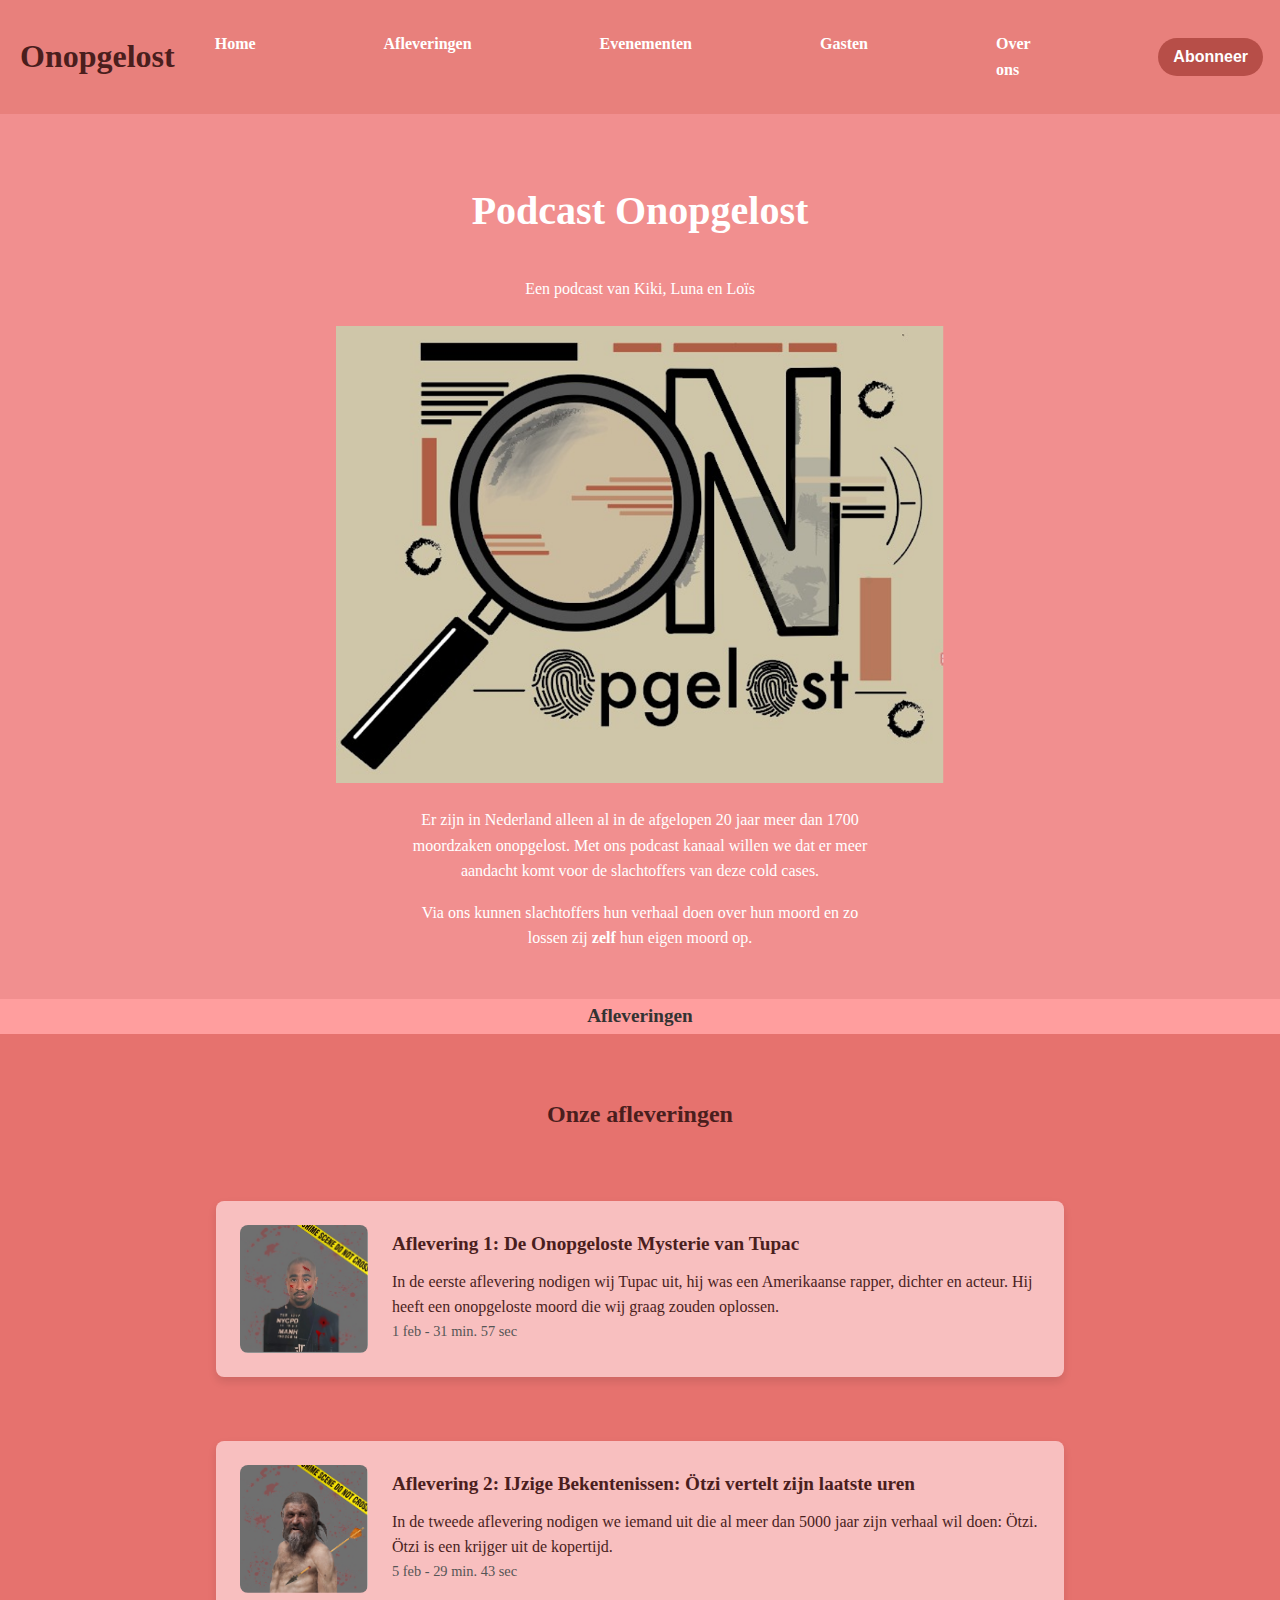
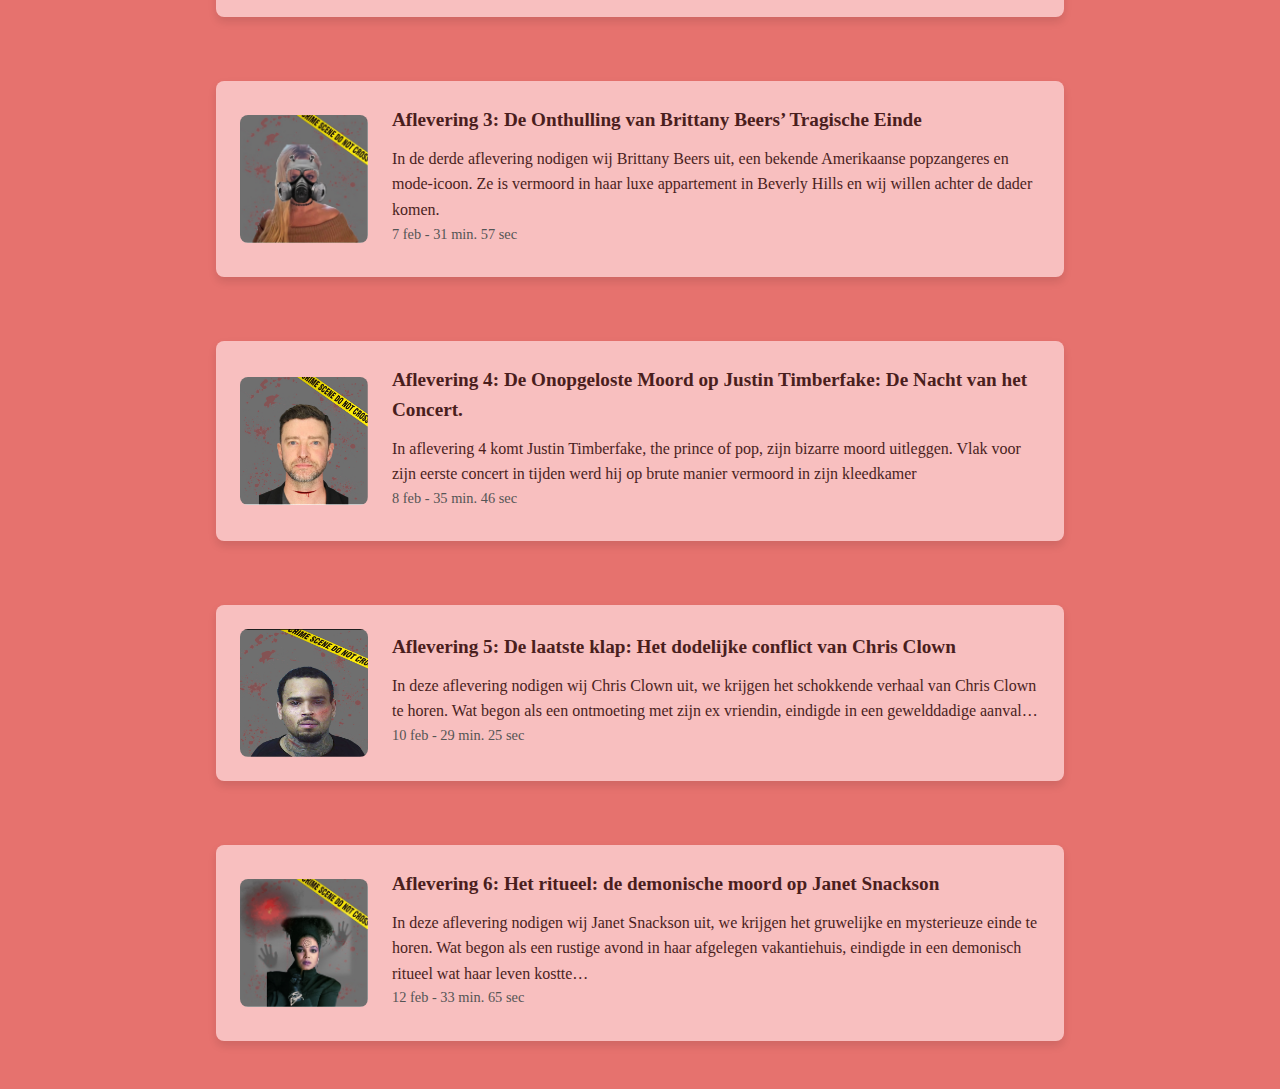
==== afleveringen.html @ ffb7a0af "Add files via upload" ====
<!DOCTYPE html>
<html lang="en">
<head>
    <meta charset="UTF-8">
    <meta name="viewport" content="width=device-width, initial-scale=1.0">
    <title>Afleveringen</title>
    <link rel="stylesheet" href="style.css">
</head>
<body class="page2">
    <header>
        <nav>
          <h1>Onopgelost</h1>
          <ul>
            <li><a href="index.html">Home</a></li>
            <li><a href="#">Afleveringen</a></li>
            <li><a href="#">Evenementen</a></li>
            <li><a href="#">Gasten</a></li>
            <li><a href="overons.html">Over ons</a></li>
          </ul>
          <button class="subscribe">Abonneer</button>
        </nav>
      </header>
    
      <main>
      <section class="intro2">
        <h2>Podcast <span>Onopgelost</span></h2>
        <p>Een podcast van Kiki, Luna en Loïs</p>
        <img src="afbeeldingen_index/logo.png" alt="Onopgelost Logo">
        <p>
          Er zijn in Nederland alleen al in de afgelopen 20 jaar meer dan 1700 moordzaken onopgelost.
          Met ons podcast kanaal willen we dat er meer aandacht komt voor de slachtoffers van deze cold cases.
        </p>
        <p>
          Via ons kunnen slachtoffers hun verhaal doen over hun moord en zo lossen zij <strong>zelf</strong> hun eigen moord op.
        </p>
      </section>
  
        <h2 class="afleveringen">Afleveringen</h2>

    <section class="afleveringen-container">
      <h2>Onze afleveringen</h2>
    <figure class="aflevering">
        <img src="afbeeldingen_afleveringen/tupac.jpg" alt="Afbeelding aflevering 1" class="thumbnail">
        <figcaption>
          <h3>Aflevering 1: De Onopgeloste Mysterie van Tupac</h3>
          <p>In de eerste aflevering nodigen wij Tupac uit, hij was een Amerikaanse rapper, dichter en acteur. Hij heeft een onopgeloste moord die wij graag zouden oplossen. 
        </p>
        <span class="datum">1 feb - 31 min. 57 sec</span>
        </figcaption>
      </figure>
  
      
      <figure class="aflevering">
        <img src="afbeeldingen_afleveringen/otzi.png" alt="Afbeelding aflevering 2" class="thumbnail">
        <figcaption>
          <h3>Aflevering 2: IJzige Bekentenissen: Ötzi vertelt zijn laatste uren</h3>
          <p>In de tweede aflevering nodigen we iemand uit die al meer dan 5000 jaar zijn verhaal wil doen: Ötzi. Ötzi is een krijger uit de kopertijd.
        </p>
        <span class="datum">5 feb - 29 min. 43 sec</span>
        </figcaption>
      </figure>
  
     
      <figure class="aflevering">
        <img src="afbeeldingen_afleveringen/britanny.jpg" alt="Afbeelding aflevering 3" class="thumbnail">
        <figcaption>
          <h3>Aflevering 3: De Onthulling van Brittany Beers’ Tragische Einde</h3>
          <p>In de derde aflevering nodigen wij Brittany Beers uit, een bekende Amerikaanse popzangeres en mode-icoon. Ze is vermoord in haar luxe appartement in Beverly Hills en wij willen achter de dader komen.
        </p>
        <span class="datum">7 feb - 31 min. 57 sec</span>
        </figcaption>
      </figure>  

      <figure class="aflevering">
        <img src="afbeeldingen_afleveringen/justin.png" alt="Afbeelding aflevering 4" class="thumbnail">
        <figcaption>
          <h3>Aflevering 4: De Onopgeloste Moord op Justin Timberfake: De Nacht van het Concert.
          </h3>
          <p>In aflevering 4 komt Justin Timberfake, the prince of pop, zijn bizarre moord uitleggen. Vlak voor zijn eerste concert in tijden werd hij op brute manier vermoord in zijn kleedkamer</p>
          <span class="datum">8 feb - 35 min. 46 sec</span>
        </figcaption>
      </figure>

      <figure class="aflevering">
        <img src="afbeeldingen_afleveringen/chris.png" alt="Afbeelding aflevering 5" class="thumbnail">
        <figcaption>
          <h3>Aflevering 5: De laatste klap: Het dodelijke conflict van Chris Clown
        </h3>
          <p>In deze aflevering nodigen wij Chris Clown uit,  we krijgen het schokkende verhaal van Chris Clown te horen. Wat begon als een ontmoeting met zijn ex vriendin, eindigde in een gewelddadige aanval…
        </p>
        <span class="datum">10 feb - 29 min. 25 sec</span>
        </figcaption>
      </figure>

      <figure class="aflevering">
        <img src="afbeeldingen_afleveringen/janet.jpg" alt="Afbeelding aflevering 6" class="thumbnail">
        <figcaption>
          <h3>Aflevering 6: Het ritueel: de demonische moord op Janet Snackson
        </h3>
          <p>
            In deze aflevering nodigen wij Janet Snackson uit, we krijgen het gruwelijke en mysterieuze einde te horen. Wat begon als een rustige avond in haar afgelegen vakantiehuis, eindigde in een demonisch ritueel wat haar leven kostte… 
            </p>
            <span class="datum">12 feb - 33 min. 65 sec</span>
        </figcaption>
      </figure>
      </section>
    </main>
</body>
</html>
---- style.css ----
.page1 {
    margin: 0;
    background-color: #e6726e;
    color: #4a1e1d;
    line-height: 1.6;
    font-family: 'Times New Roman', Times, serif;
}


header nav {
    display: flex;
    justify-content: space-between;
    align-items: center;
    padding: 0.625em 1.25em;
    background-color: rgba(255, 255, 255, 0.1);
}

.nav h1 {
    font-size: 150%;
    font-weight: bold;
}

nav ul {
    list-style: none;
    display: flex;
}

nav ul li {
    margin-right: 8em
}

nav ul li a {
    text-decoration: none;
    color: #fff;
    font-size: 1em;
    font-weight: 600;
}

button.subscribe {
    font-size: 100%;
    background-color: #b74e48;
    color: white;
    border: none;
    padding: 0.625em 0.9375em;
    border-radius: 1.25em;
    cursor: pointer;
    font-weight: bold;
    transition: all 350ms ease
}

button.subscribe:hover {
    background-color: #2d0402;
    transform: scale(1.4);
}

.intro {
  display: flex;
  flex-direction: column; 
  gap: 15px;
  text-align: left;
  margin: 2.5em 0;
  padding: 0 1.5em; 
}

.intro h1 {
  font-size: 3em;
  color: #772b28;
  margin-bottom: 0.625em;
}

.intro .ondertitel {
  font-size: 1.5em;
  color: #4a1e1d;
  margin-bottom: 1.5em;
  max-width: 50em; 
  line-height: 1.4;
}

.intro-lijst {
  list-style: none; 
  padding: 0;
  margin: 2em 0;
}

.intro-lijst li {
  margin-bottom: 2em; 
  margin-left: 4em;
}

.intro-lijst h1 {
  font-size: 2.5em;
  color: #772b28;
  text-align: center;
  margin: 0 0 0.5em; 
}

.intro-lijst .ondertitel {
  font-size: 1.5em;
  color: #4a1e1d;
  line-height: 1.6;
  text-align: center;
  max-width: 50em;
  margin: auto;
}

.podcast-image {
  display: flex;
  flex-direction: column;
  align-items: center; 
  gap: 1em;
  text-align: center;
  margin: 2em 0; 
}

.podcast-image img {
  margin-top: 1em;
  border-radius: 0.625em;
  width: 20em; 
  height: 15em;
  object-fit: cover;
  transition: transform 0.5s ease, box-shadow 0.5s ease; 
}

.podcast-image img:hover {
  transform: scale(1.1);
  box-shadow: 0 8px 16px rgba(0, 0, 0, 0.2); 
}

.podcast-image .tekst {
  font-size: 1.2em;
  max-width: 40em;
  line-height: 1.5;
  margin: 0; 
}

.tekst {
  font-size: 1.2em;
  max-width: 37.5em;
  line-height: 1.6; 
  color: #333;
}


.block{
    display: flex;
    flex-direction: column;
    gap: 2em;
    margin: 3em 0;
    padding: 1.5em;
    background-color: rgba(255, 255, 255, 0.1);
    border-radius: 10px;
    box-shadow: 0 4px 8px rgba(0, 0, 0, 0.2);
    text-align: center;
}

.content-block {
    background-color: #f8d7da; 
    padding: 1.25em;
    border-radius: 10px;
    box-shadow: 0 2px 4px rgba(0, 0, 0, 0.1);
    transition: transform 0.3s ease, box-shadow 0.3s ease;
}

.content-block:hover {
    transform: translateY(-5px);
    box-shadow: 0 5px 10px rgba(0, 0, 0, 0.3);
}

.podcast-links {
    display: flex;
    justify-content: center;
    gap: 2.5em;
    margin: 2.5em 0;
    flex-wrap: wrap;
}

.platform {
    text-align: center;
    font-size: 1em;
}

.platform img {
    width: 100px;
    height: auto;
    border-radius: 0.655em;
    margin:  0.625em 0
}






.page2 {
    margin: 0;
    background-color: #e6726e;
    color: #4a1e1d;
    line-height: 1.6;
    font-family: 'Times New Roman', Times, serif;
}

.intro2 {
    background-color: #f18f8f;
    padding: 2rem;
    text-align: center;
    color: #fff;
  }
  
  .intro2 h2 {
    font-size: 2.5rem;
  }
  
  .intro2 img {
    width: 50%;
    margin: 1.5rem auto;
    display: block;
  }
  
  .intro2 p {
    max-width: 60ch;
    margin: 0 auto 1rem;
  }

  h3 {
    margin: 0 0 0.5em;
    font-size: 1.2em;
    font-weight: bold;
  }
  
  .afleveringen {
    margin: 0 0 0.5em;
    font-size: 1.2em;
    font-weight: bold;
    padding: 0.1em;
    background: #ff9e9e;
    text-align: center;
    color: #333; 
  }

  .afleveringen-container {
    display: flex;
    flex-direction: column; 
    align-items: center; 
    gap: 2em;
    padding: 2em;
  }
  
 
  .aflevering {
    display: flex;
    flex-direction: row; 
    align-items: center; 
    background-color: #f8bfbf; 
    padding: 1.5em;
    border-radius: 0.5em;
    max-width: 50em;
    width: 100%;
    box-shadow: 0 0.3em 0.5em rgba(0, 0, 0, 0.1);
    transition: transform 0.4s ease, box-shadow 0.4s ease;
  }
  
  .aflevering:hover{
    transform: scale(1.05); 
    box-shadow: 0 2em 1em rgba(0, 0, 0, 0.2);
    background-color: #ff7f7f;
    border: 2px solid #ff4f4f
   
  }
  .thumbnail {
    width: 8em; 
    height: 8em;
    object-fit: cover; 
    border-radius: 0.5em;
    margin-right: 1.5em;
  }
  
 
  figcaption {
    flex: 1; 
  }
  
  p {
    margin: 0;
    font-size: 1em;
  }

  .datum {
    display: block;
    font-size: 0.9em;
    color: #555;
    margin-bottom: 0.5em;
  }

  

.page3 { 
    margin: 0;
    background-color: #e6726e;
    color: #4a1e1d;
    line-height: 1.6;
    font-family: 'Times New Roman', Times, serif;
}

 
.over-ons {
    text-align: center;
  }

.over-ons h1 {
    text-align: center;
    font-size: 260%;
    font-style: oblique;
  }

  .team-card, .about-card, .premium-card, .platforms {
    background: #ffa6c1;
    padding: 1.5em;
    border-radius: 0.5em;
    box-shadow: 0 0.25em 0.4em rgba(0, 0, 0, 0.1);
  }
  
  .team-card img {
    width: 11em;
    height: 15em;
    border-radius: 1em;
  }
  
  .team-content {
    display: flex;
    gap: 1em;
    margin-bottom: 1em;
  }
  
  .premium-card button {
    background: #8b4444;
    color: white;
    border: none;
    padding: 0.5em 1em;
    border-radius: 0.25em;
    cursor: pointer;
    margin-bottom: 1em;
    font-size: 1em;
    transition: transform 1s ease, 
  }
  
  .premium-card button:hover {
    transform: scale(1.3); 
    background: #ff5c5c;
  }
  
  .premium-card ul {
    line-height: 1.8;
  }

  footer {
    color: #fff;
    padding: 40px 0;
    text-align: center;
    font-family: Arial, sans-serif;
}

footer .platforms {
    margin-top: 20px;
}

footer .platforms h2 {
    font-size: 24px;
    font-weight: bold;
    margin-bottom: 20px;
}

footer .platforms ul {
    list-style-type: none;
    padding: 0;
    margin: 0;
    display: flex;
    justify-content: center;
    gap: 30px;
}

footer .platforms .platform {
    display: inline-block;
    text-align: center;
    transition: transform 0.3s ease-in-out;
}

footer .platforms .platform:hover {
    transform: scale(1.1);
}

footer .platforms .platform img {
    width: 50px;
    height: auto;
    margin-bottom: 10px;
    transition: opacity 0.3s ease-in-out;
}

footer .platforms .platform p {
    font-size: 14px;
    font-weight: normal;
    color: #ddd;
    opacity: 0.8;
}

footer .platforms .platform:hover p {
    opacity: 1;
}
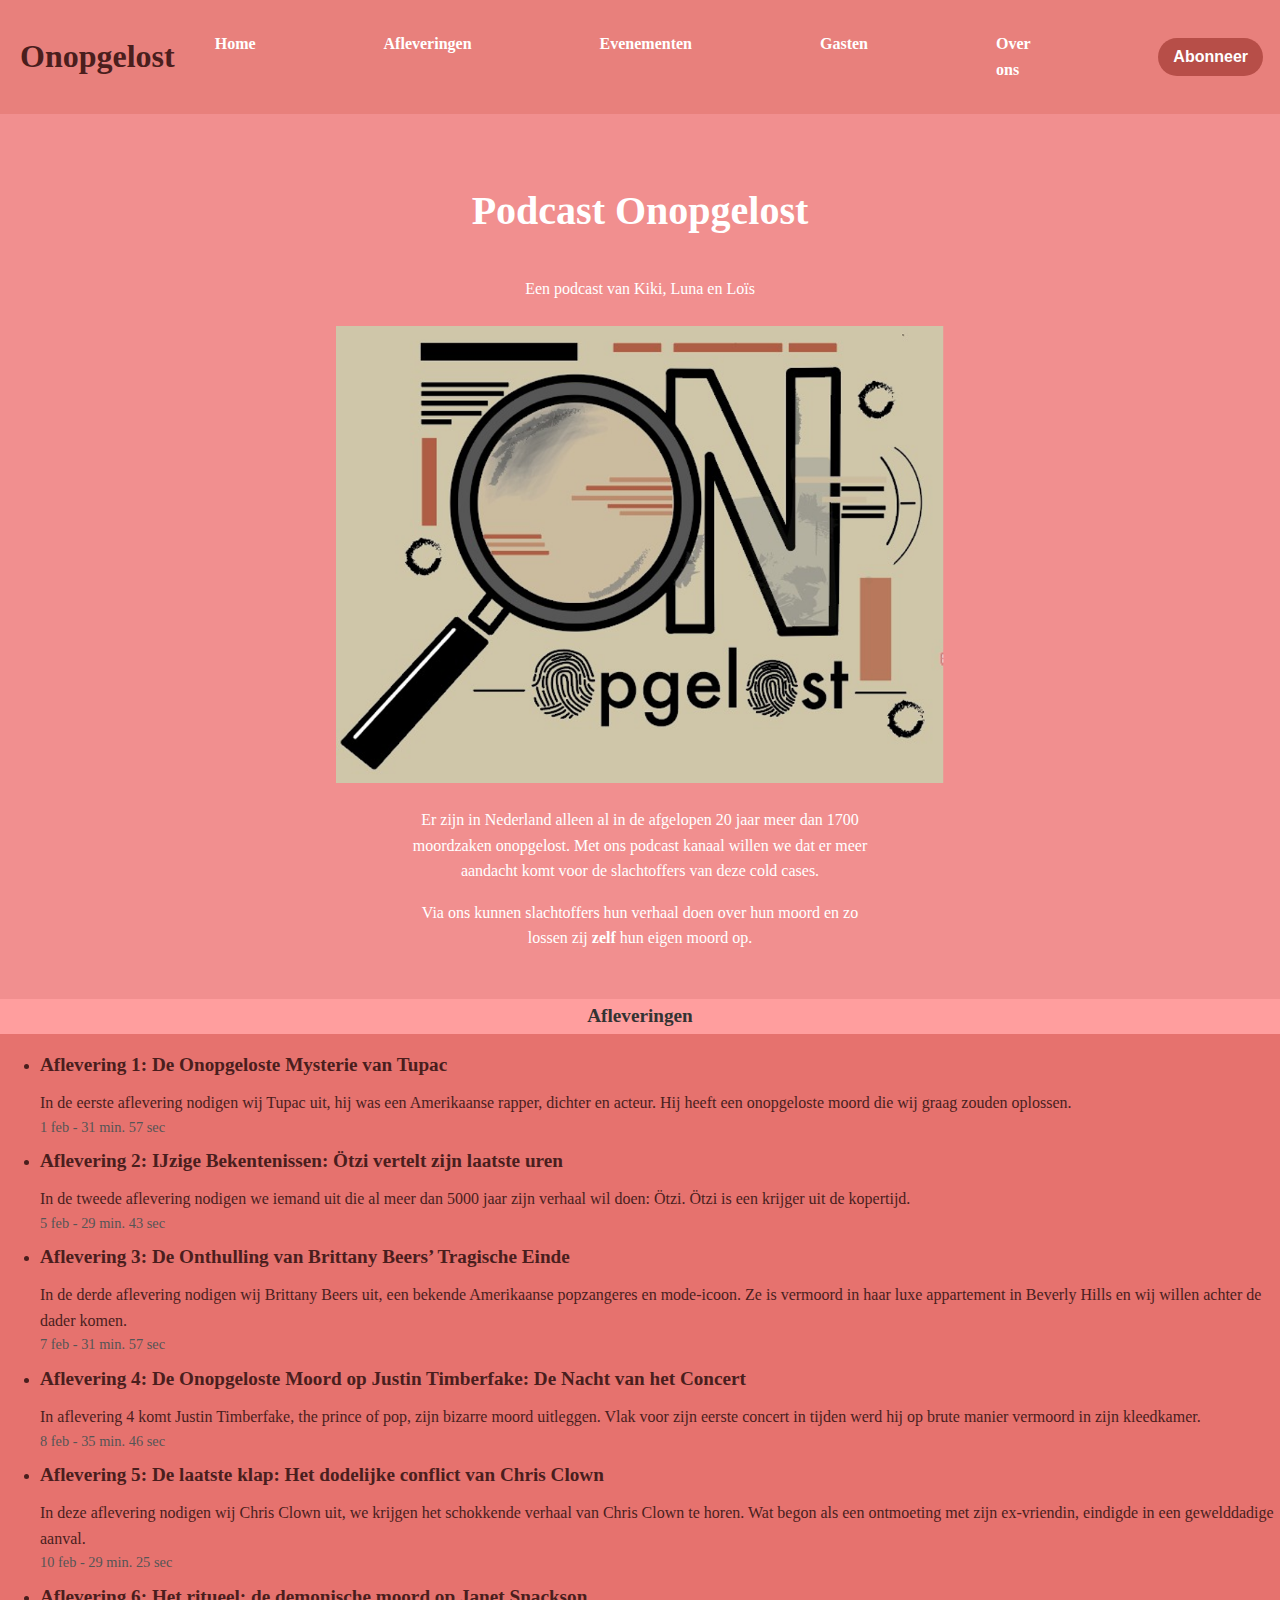
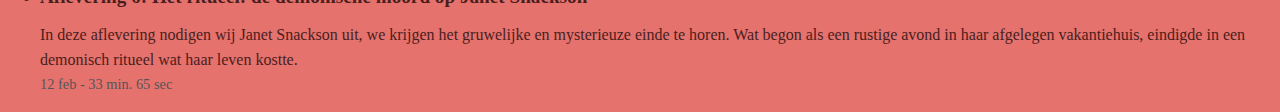
==== commit 564edff5: "Add files via upload" ====
--- a/afleveringen.html
+++ b/afleveringen.html
@@ -20,90 +20,55 @@
           <button class="subscribe">Abonneer</button>
         </nav>
       </header>
+      <main>
+        <section class="intro2">
+            <h2>Podcast <span>Onopgelost</span></h2>
+            <p>Een podcast van Kiki, Luna en Loïs</p>
+            <img src="afbeeldingen_index/logo.png" alt="Onopgelost Logo">
+            <p>Er zijn in Nederland alleen al in de afgelopen 20 jaar meer dan 1700 moordzaken onopgelost. Met ons podcast kanaal willen we dat er meer aandacht komt voor de slachtoffers van deze cold cases.</p>
+            <p>Via ons kunnen slachtoffers hun verhaal doen over hun moord en zo lossen zij <strong>zelf</strong> hun eigen moord op.</p>
+        </section>
     
-      <main>
-      <section class="intro2">
-        <h2>Podcast <span>Onopgelost</span></h2>
-        <p>Een podcast van Kiki, Luna en Loïs</p>
-        <img src="afbeeldingen_index/logo.png" alt="Onopgelost Logo">
-        <p>
-          Er zijn in Nederland alleen al in de afgelopen 20 jaar meer dan 1700 moordzaken onopgelost.
-          Met ons podcast kanaal willen we dat er meer aandacht komt voor de slachtoffers van deze cold cases.
-        </p>
-        <p>
-          Via ons kunnen slachtoffers hun verhaal doen over hun moord en zo lossen zij <strong>zelf</strong> hun eigen moord op.
-        </p>
-      </section>
-  
         <h2 class="afleveringen">Afleveringen</h2>
-
-    <section class="afleveringen-container">
-      <h2>Onze afleveringen</h2>
-    <figure class="aflevering">
-        <img src="afbeeldingen_afleveringen/tupac.jpg" alt="Afbeelding aflevering 1" class="thumbnail">
-        <figcaption>
-          <h3>Aflevering 1: De Onopgeloste Mysterie van Tupac</h3>
-          <p>In de eerste aflevering nodigen wij Tupac uit, hij was een Amerikaanse rapper, dichter en acteur. Hij heeft een onopgeloste moord die wij graag zouden oplossen. 
-        </p>
-        <span class="datum">1 feb - 31 min. 57 sec</span>
-        </figcaption>
-      </figure>
-  
-      
-      <figure class="aflevering">
-        <img src="afbeeldingen_afleveringen/otzi.png" alt="Afbeelding aflevering 2" class="thumbnail">
-        <figcaption>
-          <h3>Aflevering 2: IJzige Bekentenissen: Ötzi vertelt zijn laatste uren</h3>
-          <p>In de tweede aflevering nodigen we iemand uit die al meer dan 5000 jaar zijn verhaal wil doen: Ötzi. Ötzi is een krijger uit de kopertijd.
-        </p>
-        <span class="datum">5 feb - 29 min. 43 sec</span>
-        </figcaption>
-      </figure>
-  
-     
-      <figure class="aflevering">
-        <img src="afbeeldingen_afleveringen/britanny.jpg" alt="Afbeelding aflevering 3" class="thumbnail">
-        <figcaption>
-          <h3>Aflevering 3: De Onthulling van Brittany Beers’ Tragische Einde</h3>
-          <p>In de derde aflevering nodigen wij Brittany Beers uit, een bekende Amerikaanse popzangeres en mode-icoon. Ze is vermoord in haar luxe appartement in Beverly Hills en wij willen achter de dader komen.
-        </p>
-        <span class="datum">7 feb - 31 min. 57 sec</span>
-        </figcaption>
-      </figure>  
-
-      <figure class="aflevering">
-        <img src="afbeeldingen_afleveringen/justin.png" alt="Afbeelding aflevering 4" class="thumbnail">
-        <figcaption>
-          <h3>Aflevering 4: De Onopgeloste Moord op Justin Timberfake: De Nacht van het Concert.
-          </h3>
-          <p>In aflevering 4 komt Justin Timberfake, the prince of pop, zijn bizarre moord uitleggen. Vlak voor zijn eerste concert in tijden werd hij op brute manier vermoord in zijn kleedkamer</p>
-          <span class="datum">8 feb - 35 min. 46 sec</span>
-        </figcaption>
-      </figure>
-
-      <figure class="aflevering">
-        <img src="afbeeldingen_afleveringen/chris.png" alt="Afbeelding aflevering 5" class="thumbnail">
-        <figcaption>
-          <h3>Aflevering 5: De laatste klap: Het dodelijke conflict van Chris Clown
-        </h3>
-          <p>In deze aflevering nodigen wij Chris Clown uit,  we krijgen het schokkende verhaal van Chris Clown te horen. Wat begon als een ontmoeting met zijn ex vriendin, eindigde in een gewelddadige aanval…
-        </p>
-        <span class="datum">10 feb - 29 min. 25 sec</span>
-        </figcaption>
-      </figure>
-
-      <figure class="aflevering">
-        <img src="afbeeldingen_afleveringen/janet.jpg" alt="Afbeelding aflevering 6" class="thumbnail">
-        <figcaption>
-          <h3>Aflevering 6: Het ritueel: de demonische moord op Janet Snackson
-        </h3>
-          <p>
-            In deze aflevering nodigen wij Janet Snackson uit, we krijgen het gruwelijke en mysterieuze einde te horen. Wat begon als een rustige avond in haar afgelegen vakantiehuis, eindigde in een demonisch ritueel wat haar leven kostte… 
-            </p>
-            <span class="datum">12 feb - 33 min. 65 sec</span>
-        </figcaption>
-      </figure>
-      </section>
+    
+        <ul class="afleveringen-list">
+            <li>
+                <h3>Aflevering 1: De Onopgeloste Mysterie van Tupac</h3>
+                <p>In de eerste aflevering nodigen wij Tupac uit, hij was een Amerikaanse rapper, dichter en acteur. Hij heeft een onopgeloste moord die wij graag zouden oplossen.</p>
+                <span class="datum">1 feb - 31 min. 57 sec</span>
+            </li>
+    
+            <li>
+                <h3>Aflevering 2: IJzige Bekentenissen: Ötzi vertelt zijn laatste uren</h3>
+                <p>In de tweede aflevering nodigen we iemand uit die al meer dan 5000 jaar zijn verhaal wil doen: Ötzi. Ötzi is een krijger uit de kopertijd.</p>
+                <span class="datum">5 feb - 29 min. 43 sec</span>
+            </li>
+    
+            <li>
+                <h3>Aflevering 3: De Onthulling van Brittany Beers’ Tragische Einde</h3>
+                <p>In de derde aflevering nodigen wij Brittany Beers uit, een bekende Amerikaanse popzangeres en mode-icoon. Ze is vermoord in haar luxe appartement in Beverly Hills en wij willen achter de dader komen.</p>
+                <span class="datum">7 feb - 31 min. 57 sec</span>
+            </li>
+    
+            <li>
+                <h3>Aflevering 4: De Onopgeloste Moord op Justin Timberfake: De Nacht van het Concert</h3>
+                <p>In aflevering 4 komt Justin Timberfake, the prince of pop, zijn bizarre moord uitleggen. Vlak voor zijn eerste concert in tijden werd hij op brute manier vermoord in zijn kleedkamer.</p>
+                <span class="datum">8 feb - 35 min. 46 sec</span>
+            </li>
+    
+            <li>
+                <h3>Aflevering 5: De laatste klap: Het dodelijke conflict van Chris Clown</h3>
+                <p>In deze aflevering nodigen wij Chris Clown uit, we krijgen het schokkende verhaal van Chris Clown te horen. Wat begon als een ontmoeting met zijn ex-vriendin, eindigde in een gewelddadige aanval.</p>
+                <span class="datum">10 feb - 29 min. 25 sec</span>
+            </li>
+    
+            <li>
+                <h3>Aflevering 6: Het ritueel: de demonische moord op Janet Snackson</h3>
+                <p>In deze aflevering nodigen wij Janet Snackson uit, we krijgen het gruwelijke en mysterieuze einde te horen. Wat begon als een rustige avond in haar afgelegen vakantiehuis, eindigde in een demonisch ritueel wat haar leven kostte.</p>
+                <span class="datum">12 feb - 33 min. 65 sec</span>
+            </li>
+        </ul>
     </main>
+    
 </body>
 </html>
